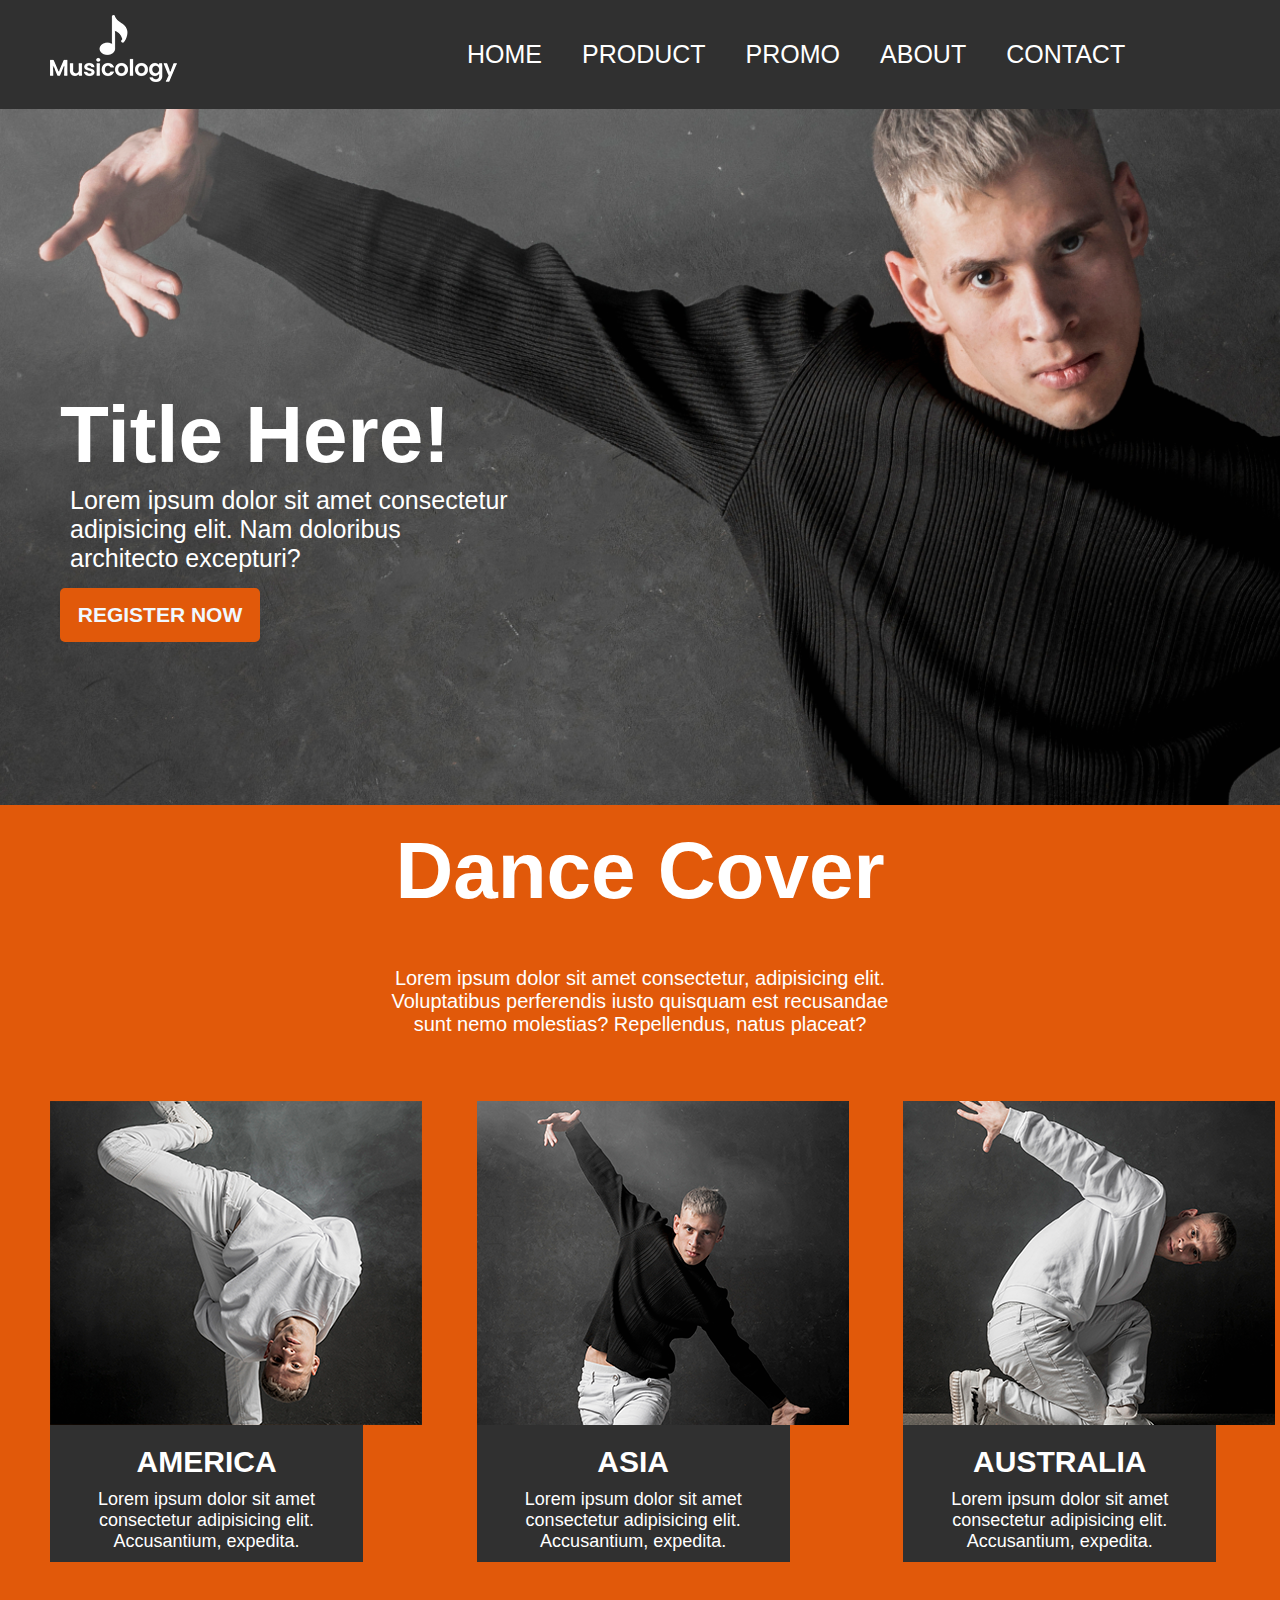
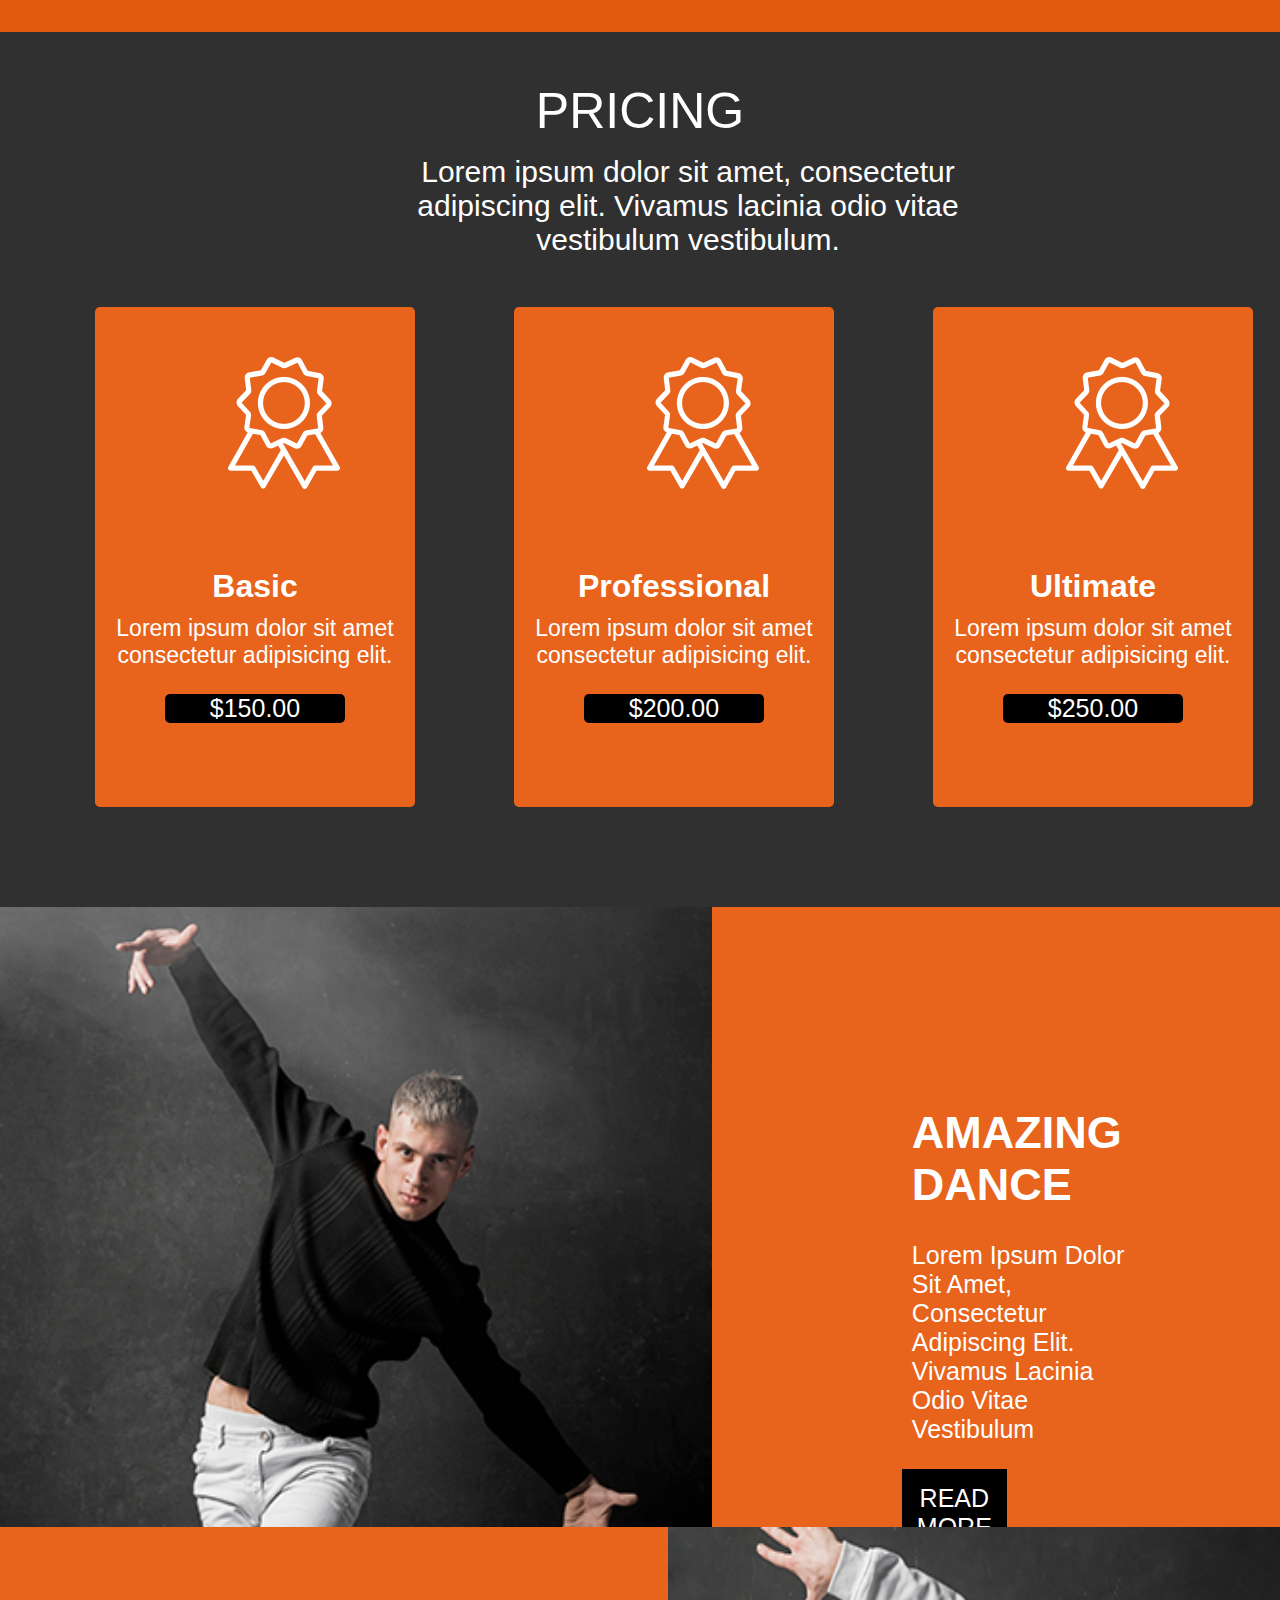
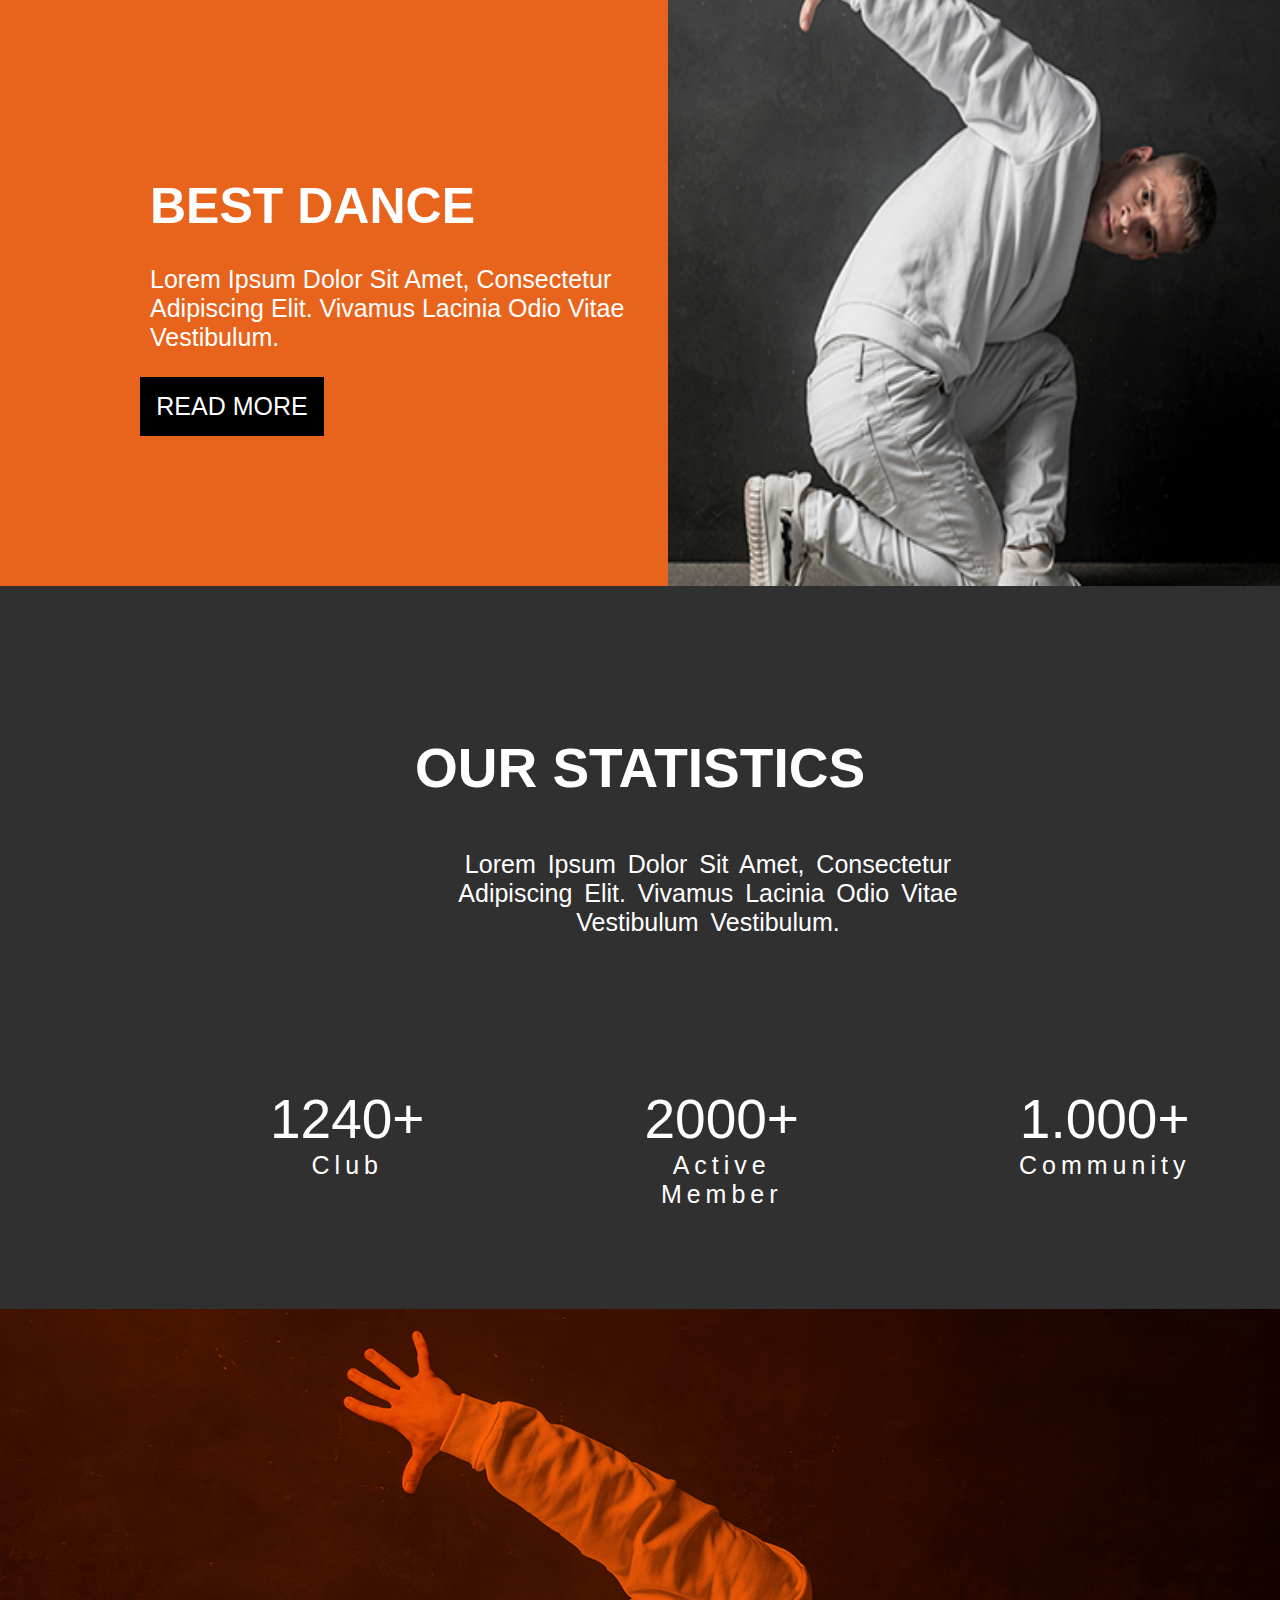
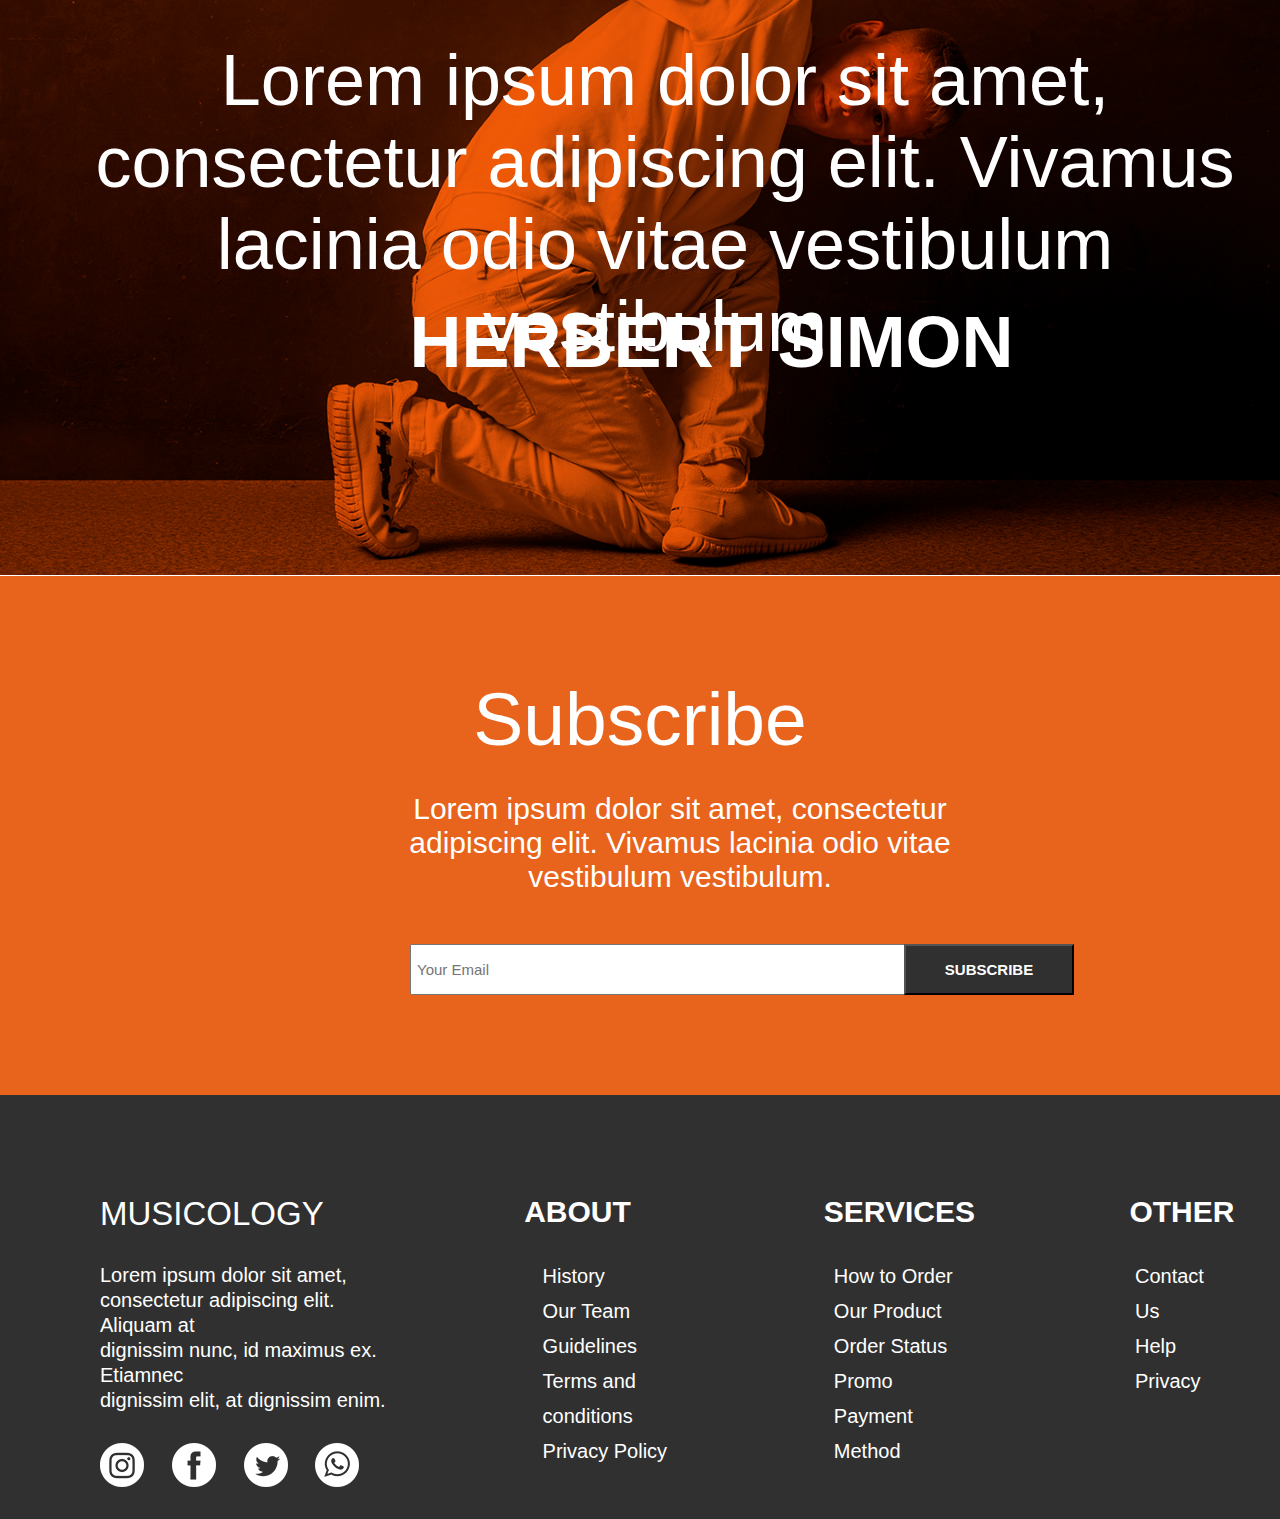
==== Musicology/Main/index.html @ 2be14e95 "anything" ====
<!DOCTYPE html>
<html lang="en">

<head>
    <meta charset="UTF-8">
    <meta name="viewport" content="width=device-width, initial-scale=1.0">
    <link rel="stylesheet" href="style.css">
    <link rel="stylesheet" href="media.css">
    <title>Musicology with Drashti!</title>
    <link rel="stylesheet" href="https://cdnjs.cloudflare.com/ajax/libs/font-awesome/6.4.2/css/all.min.css"
        integrity="sha512-z3gLpd7yknf1YoNbCzqRKc4qyor8gaKU1qmn+CShxbuBusANI9QpRohGBreCFkKxLhei6S9CQXFEbbKuqLg0DA=="
        crossorigin="anonymous" referrerpolicy="no-referrer" />
</head>

<body>
    <div class="cotent">
        <div class="navbar">
            <div class="logo">
                <img src="../image/logo.png" alt="image">
            </div>
            <div class="toolbar">
                <a href="#" class="h1">Home</a>
                <a href="#" class="pr">Product</a>
                <a href="#" class="pa">Promo</a>
                <a href="#" class="abt">About</a>
                <a href="#" class="c1">Contact</a>
            </div>
            <div class="menu">
                <i class="fa-solid fa-bars"></i>
                <div class="menu-bar">
                    <a href="#">Home</a> <br>
                    <a href="#">Product</a> <br>
                    <a href="#">Promo</a> <br>
                    <a href="#">About</a> <br>
                    <a href="#">Contact</a>
                </div>
            </div>
            <div class="logo2">
                <img src="../image/Search.png" alt="image" width="60%" class="pic">
            </div>
        </div>
        <div class="title">
            <div class="name">
                <h1>Title Here!</h1>
            </div>
            <div class="para">
                <p class="paragraph">Lorem ipsum dolor sit amet consectetur adipisicing elit. Nam doloribus architecto
                    excepturi?</p>
            </div>
            <div class="register">
                <button type="submit" id="register">
                    Register Now
                </button>
            </div>
        </div>
    </div>

    <!-- -----------------------------------------------Page1-------------------------------------------------- -->

    <div class="container">
        <div class="cont">
            <h1>Dance Cover</h1>
        </div>
        <div class="text">
            <p> Lorem ipsum dolor sit amet consectetur, adipisicing elit. Voluptatibus perferendis iusto quisquam est
                recusandae sunt nemo molestias? Repellendus, natus placeat? </p>
        </div>

        <div class="row">
            <div class="col-33">
                <div class="image">
                    <img src="../image/1.png" alt="image">
                </div>
                    <h3>America</h3>
                    <p>Lorem ipsum dolor sit amet consectetur adipisicing elit. Accusantium, expedita.</p>
            </div>

            <div class="col-33">
                <div class="image">
                    <img src="../image/2.png" alt="image" id="img">
                </div>
                <h3>Asia</h3>
                <p>Lorem ipsum dolor sit amet consectetur adipisicing elit. Accusantium, expedita.</p>
            </div>

            <div class="col-33">
                <div class="image">
                    <img src="../image/3.png" alt="image">
                </div>
                <h3>Australia</h3>
                <p>Lorem ipsum dolor sit amet consectetur adipisicing elit. Accusantium, expedita.</p>
            </div>
        </div>
    </div>

    <!-- ------------------------------------------------Page2-------------------------------------------------- -->

    <div class="price">
        <div class="price2">
            <p>Pricing</p>
        </div>
        <div class="para1">
            <p>Lorem ipsum dolor sit amet, consectetur adipiscing elit. Vivamus lacinia odio vitae vestibulum
                vestibulum. </p>
        </div>

        <div class="colour">
            <div class="icon">
                <img src="../image/icon.png" alt="image">
            </div>
            <h1 id="basic1">Basic</h1>
            <p id="para3">Lorem ipsum dolor sit amet consectetur adipisicing elit.</p>
            <div class="button">$150.00</div>
        </div>

        <div class="colour">
            <div class="icon">
                <img src="../image/icon.png" alt="image">
            </div>
            <h1 id="basic2">Professional</h1>
            <p id="para3">Lorem ipsum dolor sit amet consectetur adipisicing elit.</p>
            <div class="button">$200.00</div>
        </div>

        <div class="colour">
            <div class="icon">
                <img src="../image/icon.png" alt="image">
            </div>
            <h1 id="basic3">Ultimate</h1>
            <p id="para3">Lorem ipsum dolor sit amet consectetur adipisicing elit.</p>
            <div class="button">$250.00</div>
        </div>
    </div>

    <!-- -------------------------------------------Page3--------------------------------------------------- -->

    <div class="page3">
        <img src="../image/2.png" alt="image" height="620px">
        <div class="text1">
            <b>Amazing Dance</b>
            <p class="para4">Lorem ipsum dolor sit amet, consectetur adipiscing elit. Vivamus lacinia odio vitae
                vestibulum </p>
            <button class="b1">Read More</button>
        </div>
    </div>

    <!-- -------------------------------------------Page4--------------------------------------------------- -->

    <div class="page4">
        <div class="text2">
            <h4>Best Dance</h4>
            <p class="para5">Lorem ipsum dolor sit amet, consectetur adipiscing elit. Vivamus lacinia odio vitae
                vestibulum.</p>
            <button class="b2">Read More</button>
        </div>
        <img src="../image/3.png" alt="image" class="photo">
    </div>


    <!-- -------------------------------------------Page5--------------------------------------------------- -->

    <div class="page5">
        <div class="text3">
            <h4>Our Statistics</h4>
            <p class="para6">Lorem ipsum dolor sit amet, consectetur adipiscing elit. Vivamus lacinia odio vitae
                vestibulum vestibulum. </p>
        </div>
        <div class="num-text">
            <div class="num-1">
                1240+ <br>
                <p class="p1">Club</p>
            </div>
            <div class="num-1">
                2000+ <br>
                <p class="p1">Active Member</p>
            </div>
            <div class="num-1">
                1.000+ <br>
                <p class="p1">Community</p>
            </div>
        </div>
    </div>

    <!-- -------------------------------------------Page6--------------------------------------------------- -->

    <div class="page6">
        <div class="imges">
            <img src="../image/bg_img.png" alt="" width="100%">
            <div class="texts">Lorem ipsum dolor sit amet, consectetur adipiscing elit. Vivamus lacinia odio vitae
                vestibulum vestibulum. </div>
            <div class="text01"><b>Herbert Simon</b></div>
        </div>
    </div>

    <!-- -------------------------------------------Page6--------------------------------------------------- -->

    <div class="page7">
        <div class="text4">
            Subscribe
        </div>
        <div class="para7">
            Lorem ipsum dolor sit amet, consectetur adipiscing elit. Vivamus lacinia odio vitae vestibulum vestibulum.
        </div>
        <input type="email" id="name" placeholder="Your Email">
        <button><b>Subscribe</b></button>
    </div>

    <!-- -------------------------------------------Page6--------------------------------------------------- -->

    <div class="footer">
        <div class="main-text1">
            Musicology
            <div class="para8">
                Lorem ipsum dolor sit amet, <br> consectetur adipiscing elit. Aliquam at <br> dignissim nunc, id maximus
                ex. Etiamnec <br> dignissim elit, at dignissim enim.
                <div class="icons">
                    <a href="#"><img src="../image/Instagram.png" alt=""></a> &nbsp; &nbsp;
                    <a href="#"><img src="../image/Facebook.png" alt=""></a> &nbsp; &nbsp;
                    <a href="#"><img src="../image/Twitter.png" alt=""></a> &nbsp; &nbsp;
                    <a href="#"><img src="../image/WhatsApp.png" alt=""></a>
                </div>
            </div>
        </div>
        <div class="main-text2">
            <h3>About</h3>
            <ul class="ul-1">
                <li>History</li>
                <li>Our Team</li>
                <li>Guidelines</li>
                <li>Terms and conditions</li>
                <li>Privacy Policy</li>
            </ul>
        </div>

        <div class="main-text2">
            <h3>Services</h3>
            <ul class="ul-2">
                <li>How to Order</li>
                <li>Our Product</li>
                <li>Order Status</li>
                <li>Promo</li>
                <li>Payment Method</li>
            </ul>
        </div>

        <div class="main-text2">
            <h3>Other</h3>
            <ul class="ul-2">
                <li>Contact Us</li>
                <li>Help</li>
                <li>Privacy</li>
            </ul>
        </div>
    </div>
</body>

</html>
---- Musicology/Main/style.css ----
* {
    margin: 0;
    padding: 0;
    box-sizing: border-box;
}

.menu{
    display: none;
}
.navbar {
    background-color: #303030;
    display: flex;
}

.logo {
    padding-left: 50px;
    padding-top: 15px;
}

.toolbar {
    font-size: 25px;
    text-transform: uppercase;
    font-weight: 400px;
    font-family: 'Trebuchet MS', 'Lucida Sans Unicode', 'Lucida Grande', 'Lucida Sans', Arial, sans-serif;
    padding: 40px;
    padding-left: 290px;
    gap: 40px;
    display: flex;
}

.toolbar>a {
    text-decoration: none;
    color: white;
}

.logo2 {
    padding-left: 300px;
    padding-top: 42px;
}

.cotent {
    background-image: url(../image/image1.png);
    background-size: cover;
    background-repeat: no-repeat;
    width: 100%;
    padding-bottom: 163px;
    font-family: 'Trebuchet MS', 'Lucida Sans Unicode', 'Lucida Grande', 'Lucida Sans', Arial, sans-serif;

}

.name {
    padding-top: 280px;
    padding-left: 60px;
    font-size: 40px;
    color: white;
}

.para {
    padding-top: 5px;
    padding-left: 70px;
    font-size: 25px;
    width: 40%;
    color: white;
}

.register {
    padding-top: 15px;
    padding-left: 70px;
}

#register {
    background-color: rgb(225, 89, 10);
    color: aliceblue;
    text-transform: uppercase;
    font-weight: 600;
    width: 200px;
    font-size: 21px;
    border: none;
    border-radius: 5px;
    font-family: 'Trebuchet MS', 'Lucida Sans Unicode', 'Lucida Grande', 'Lucida Sans', Arial, sans-serif;
}

.container {
    background-color: rgb(225, 89, 10);
    padding-bottom: 70px;
}

.cont {
    padding-top: 20px;
    font-size: 40px;
    text-align: center;
    color: white;
    font-family: 'Trebuchet MS', 'Lucida Sans Unicode', 'Lucida Grande', 'Lucida Sans', Arial, sans-serif;
}

.text {
    padding: 50px;
    padding-left: 380px;
    padding-right: 380px;
    font-size: 20px;
    color: white;
    text-align: center;
    font-family: 'Trebuchet MS', 'Lucida Sans Unicode', 'Lucida Grande', 'Lucida Sans', Arial, sans-serif;

}

.row {
    display: flex;
}

.image {
    padding-left: 50px;
    padding-top: 15px;
    line-height: 0%;
}

h3 {
    background-color: #303030;
    font-size: 30px;
    text-transform: uppercase;
    color: white;
    font-family: 'Trebuchet MS', 'Lucida Sans Unicode', 'Lucida Grande', 'Lucida Sans', Arial, sans-serif;
    text-align: center;
    width: 73.4%;
    margin-left: 50px;
    padding-top: 20px;
    /* padding-right: 5px; */
}

h3+p {
    background-color: #303030;
    padding: 10px;
    font-size: 18px;
    color: white;
    font-family: 'Trebuchet MS', 'Lucida Sans Unicode', 'Lucida Grande', 'Lucida Sans', Arial, sans-serif;
    text-align: center;
    width: 73.4%;
    margin-left: 50px;
}

.col-33 {
    width: 33.33%;
}

.price {
    background-color: #303030;
    /* height: 745px; */
    padding-bottom: 50px;
}

.price2 {
    font-size: 50px;
    text-transform: uppercase;
    color: #ffffff;
    font-family: 'Trebuchet MS', 'Lucida Sans Unicode', 'Lucida Grande', 'Lucida Sans', Arial, sans-serif;
    text-align: center;
    padding-top: 50px;
}

.para1 {
    width: 80%;
    /* height: 130px; */
    font-size: 30px;
    color: #ffffff;
    font-family: 'Trebuchet MS', 'Lucida Sans Unicode', 'Lucida Grande', 'Lucida Sans', Arial, sans-serif;
    text-align: center;
    padding-top: 15px;
    padding-left: 352px;
    padding-bottom: 50px;
}

.colour {
    background-color: #e8631c;
    width: 25%;
    height: 500px;
    margin-bottom: 50px;
    border-radius: 5px;
    margin-left: 95px;
    display: inline-block;
}

.icon {
    padding: 50px;
    display: flex;
    padding-left: 133px;
    display: inline-block;
}

#basic1 {
    padding-top: 25px;
    text-align: center;
    color: white;
    font-family: 'Trebuchet MS', 'Lucida Sans Unicode', 'Lucida Grande', 'Lucida Sans', Arial, sans-serif;
}

#basic2 {
    padding-top: 25px;
    text-align: center;
    color: white;
    font-family: 'Trebuchet MS', 'Lucida Sans Unicode', 'Lucida Grande', 'Lucida Sans', Arial, sans-serif;
}

#basic3 {
    padding-top: 25px;
    text-align: center;
    color: white;
    font-family: 'Trebuchet MS', 'Lucida Sans Unicode', 'Lucida Grande', 'Lucida Sans', Arial, sans-serif;
}

#para3 {
    padding-top: 5px;
    margin-bottom: 15px;
    padding: 10px;
    color: white;
    text-align: center;
    font-size: 23px;
    font-family: 'Trebuchet MS', 'Lucida Sans Unicode', 'Lucida Grande', 'Lucida Sans', Arial, sans-serif;
}

.button {
    text-align: center;
    background-color: black;
    color: white;
    margin-left: 70px;
    margin-right: 70px;
    font-size: 25px;
    font-family: 'Trebuchet MS', 'Lucida Sans Unicode', 'Lucida Grande', 'Lucida Sans', Arial, sans-serif;
    border-radius: 5px;
}

.container2 {
    background-color: black;
}

.page3 {
    background-color: #e8631c;
    height: 620px;
    display: flex;
}

.text1 {
    font-size: 45px;
    text-transform: uppercase;
    color: white;
    padding: 200px;
    font-family: 'Trebuchet MS', 'Lucida Sans Unicode', 'Lucida Grande', 'Lucida Sans', Arial, sans-serif;
}

.para4 {
    font-size: 25px;
    padding-top: 30px;
    text-transform: capitalize;
    width: 110%;
    font-family: 'Trebuchet MS', 'Lucida Sans Unicode', 'Lucida Grande', 'Lucida Sans', Arial, sans-serif;
}

.b1 {
    background-color: black;
    color: white;
    width: 50%;
    padding: 15px;
    margin-top: 25px;
    border: 0;
    font-size: 25px;
    font-family: 'Trebuchet MS', 'Lucida Sans Unicode', 'Lucida Grande', 'Lucida Sans', Arial, sans-serif;
}

.page4 {
    background-color: #e8631c;
    display: flex;
}

.image1 {
    padding-left: 41.5vw;
}

.photo {
    width: 140%;
}

.text2 {
    font-size: 50px;
    padding: 150px;
    color: white;
    text-transform: uppercase;
    padding-top: 250px;
    font-family: 'Trebuchet MS', 'Lucida Sans Unicode', 'Lucida Grande', 'Lucida Sans', Arial, sans-serif;
}

.para5 {
    font-size: 25px;
    padding-top: 30px;
    text-transform: capitalize;
    width: 130%;
    color: white;
    font-family: 'Trebuchet MS', 'Lucida Sans Unicode', 'Lucida Grande', 'Lucida Sans', Arial, sans-serif;
}

.b2 {
    background-color: black;
    color: white;
    width: 50%;
    padding: 15px;
    margin-top: 25px;
    border: 0;
    font-size: 25px;
}

.page5 {
    background-color: #303030;
}

.text3 {
    font-size: 55px;
    text-transform: uppercase;
    color: #ffffff;
    text-align: center;
    padding-top: 150px;
    font-family: 'Trebuchet MS', 'Lucida Sans Unicode', 'Lucida Grande', 'Lucida Sans', Arial, sans-serif;
}

.para6 {
    font-size: 25px;
    color: #ffffff;
    text-align: center;
    text-transform: capitalize;
    width: 45%;
    margin-left: 420px;
    word-spacing: 5px;
    padding-top: 50px;
    font-family: 'Trebuchet MS', 'Lucida Sans Unicode', 'Lucida Grande', 'Lucida Sans', Arial, sans-serif;
}

.num-text {
    display: flex;
    padding-left: 150px;
}

.num-1 {
    font-size: 55px;
    color: #ffffff;
    padding: 100px;
    padding-left: 120px;
    text-align: center;
    padding-top: 150px;
    font-family: 'Trebuchet MS', 'Lucida Sans Unicode', 'Lucida Grande', 'Lucida Sans', Arial, sans-serif;
}

.p1 {
    font-size: 25px;
    color: #ffffff;
    text-align: center;
    letter-spacing: 5px;
    font-family: 'Trebuchet MS', 'Lucida Sans Unicode', 'Lucida Grande', 'Lucida Sans', Arial, sans-serif;
}

.page6 {
    margin-bottom: -17px;
}

.imges {
    position: relative;
    text-align: center;
    color: white;
    font-size: 72px;
}

.texts {
    position: absolute;
    left: 50px;
    top: 80px;
    padding-top: 250px;
    font-family: 'Trebuchet MS', 'Lucida Sans Unicode', 'Lucida Grande', 'Lucida Sans', Arial, sans-serif;
}

.text01 {
    position: absolute;
    left: 32%;
    top: 80px;
    padding-top: 40%;
    text-transform: uppercase;
    font-family: 'Trebuchet MS', 'Lucida Sans Unicode', 'Lucida Grande', 'Lucida Sans', Arial, sans-serif;
}

.page7 {
    background-color: #e8631c;
    padding-bottom: 100px;
}

.text4 {
    font-size: 75px;
    color: #ffffff;
    text-align: center;
    padding-top: 100px;
    font-family: 'Trebuchet MS', 'Lucida Sans Unicode', 'Lucida Grande', 'Lucida Sans', Arial, sans-serif;
}

.para7 {
    font-size: 30px;
    color: #ffffff;
    text-align: center;
    width: 50%;
    margin-left: 360px;
    margin-top: 30px;
    font-family: 'Trebuchet MS', 'Lucida Sans Unicode', 'Lucida Grande', 'Lucida Sans', Arial, sans-serif;
}

#name {
    padding: 15px;
    padding-left: 5px;
    width: 500px;
    margin-left: 410px;
    margin-top: 50px;
    font-size: 15px;
    font-family: 'Trebuchet MS', 'Lucida Sans Unicode', 'Lucida Grande', 'Lucida Sans', Arial, sans-serif;
}

button {
    padding: 15px;
    margin-left: -10px;
    background-color: #303030;
    color: white;
    width: 170px;
    font-size: 15px;
    text-transform: uppercase;
    font-family: 'Trebuchet MS', 'Lucida Sans Unicode', 'Lucida Grande', 'Lucida Sans', Arial, sans-serif;
}

.footer {
    background-color: #303030;
    display: flex;
}

.main-text1 {
    color: white;
    text-transform: uppercase;
    font-size: 33px;
    padding-left: 100px;
    padding-top: 100px;
    font-family: 'Trebuchet MS', 'Lucida Sans Unicode', 'Lucida Grande', 'Lucida Sans', Arial, sans-serif;
}

.para8 {
    font-size: 20px;
    color: #ffffff;
    margin-top: 30px;
    text-transform: none;
    line-height: 25px;
    font-family: 'Trebuchet MS', 'Lucida Sans Unicode', 'Lucida Grande', 'Lucida Sans', Arial, sans-serif;
}

.icons {
    margin-top: 30px;
    gap: 5px;
}

.main-text2 {
    padding: 50px;
    padding-top: 80px;
    color: #ffffff;
    text-transform: uppercase;
    font-family: 'Trebuchet MS', 'Lucida Sans Unicode', 'Lucida Grande', 'Lucida Sans', Arial, sans-serif;
}


.ul-1 {
    font-size: 20px;
    color: #ffffff;
    list-style: none;
    line-height: 35px;
    text-transform: none;
    margin-left: 100px;
    margin-top: 30px;
    font-family: 'Trebuchet MS', 'Lucida Sans Unicode', 'Lucida Grande', 'Lucida Sans', Arial, sans-serif;
}

.ul-2 {
    font-size: 20px;
    color: #ffffff;
    list-style: none;
    line-height: 35px;
    text-transform: none;
    margin-left: 60px;
    margin-top: 30px;
    font-family: 'Trebuchet MS', 'Lucida Sans Unicode', 'Lucida Grande', 'Lucida Sans', Arial, sans-serif;
}
---- Musicology/Main/media.css ----
@media (max-width: 576px) {

    .h1,
    .pr,
    .pa,
    .abt,
    .c1 {
        display: none;
    }

    .menu {
        padding-top: 35px;
        display: block;
        color: white;
        margin-left: -180px;
    }

    .menu-bar {
        display: none;
    }

    .menu:hover .menu-bar {
        display: block;
        position: absolute;
        top: 55px;
        border-radius: 2px;
        line-height: 25px;
        margin-top: 30px;
        background-color: #303030;
        padding: 25px;
    }

    a:hover {
        color: black;
        text-transform: uppercase;
    }

    a {
        color: white;
        text-decoration: none;
    }

    .logo2 {
        margin-bottom: 30px;
        padding-left: 180px;
    }

    .title {
        margin-bottom: 50px;
    }

    h1 {
        padding-left: 30px;
    }

    .paragraph {
        width: 250%;
        margin-left: 40px;
        margin-top: 23px;
    }

    #register {
        margin-left: 40px;
        margin-top: 23px;
    }

    p {
        width: 400px;
        text-align: center;
        margin-left: -270px;
    }

    .row {
        flex-wrap: wrap;
        margin-left: 50px;
        gap: 45px;
    }

    .col-33 {
        width: 96.4%;
    }

}
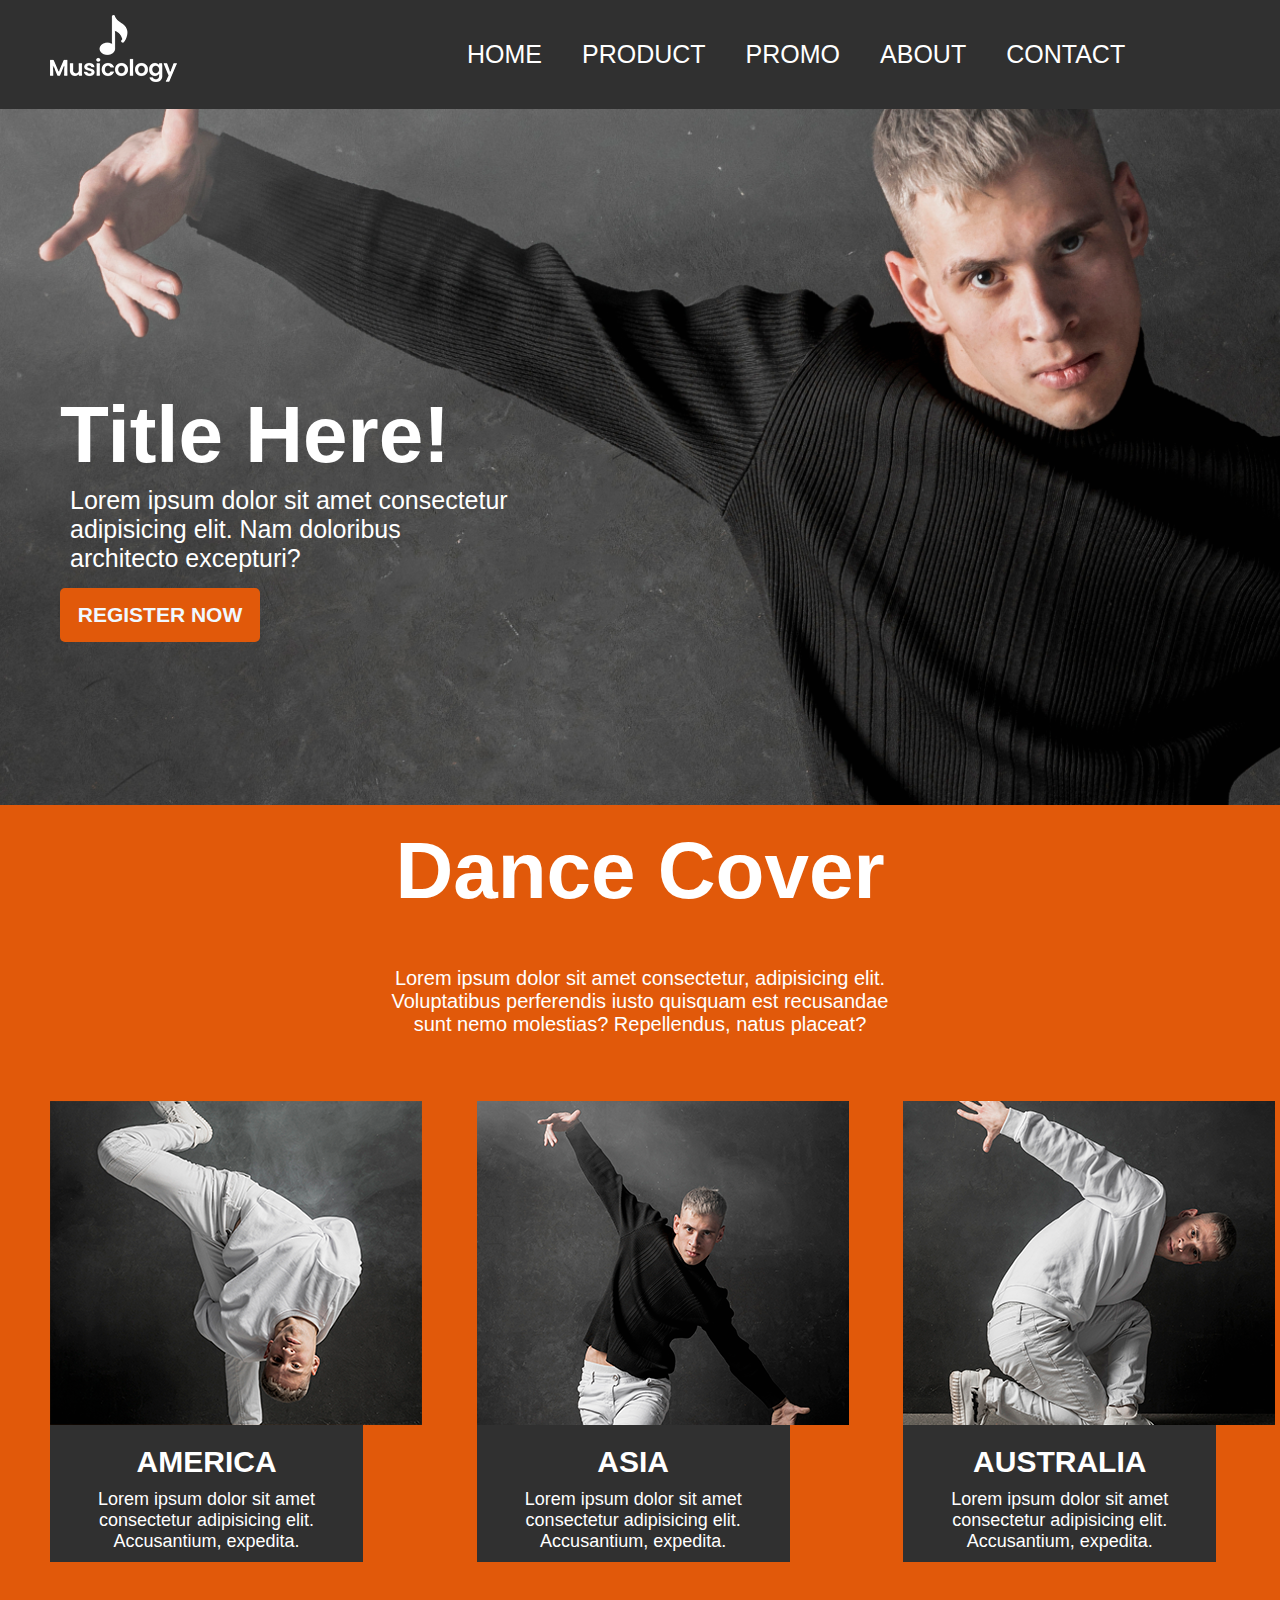
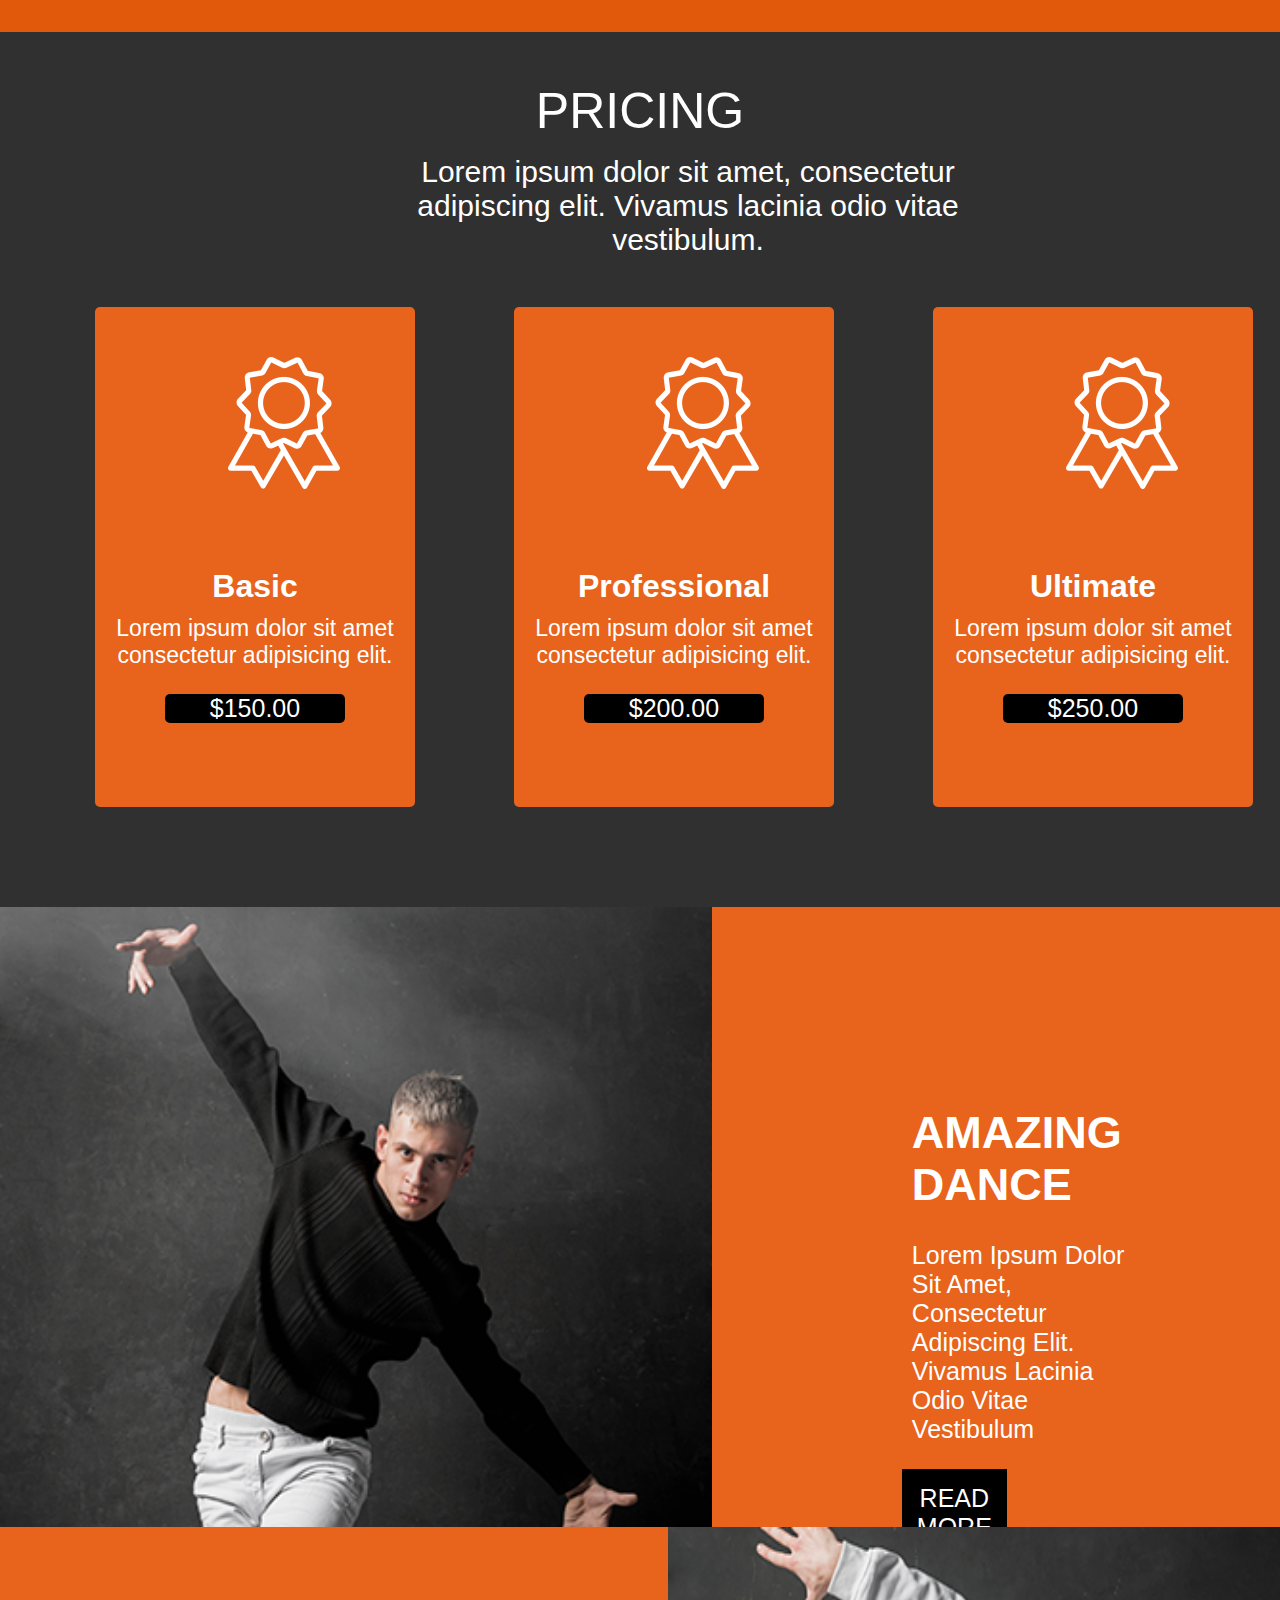
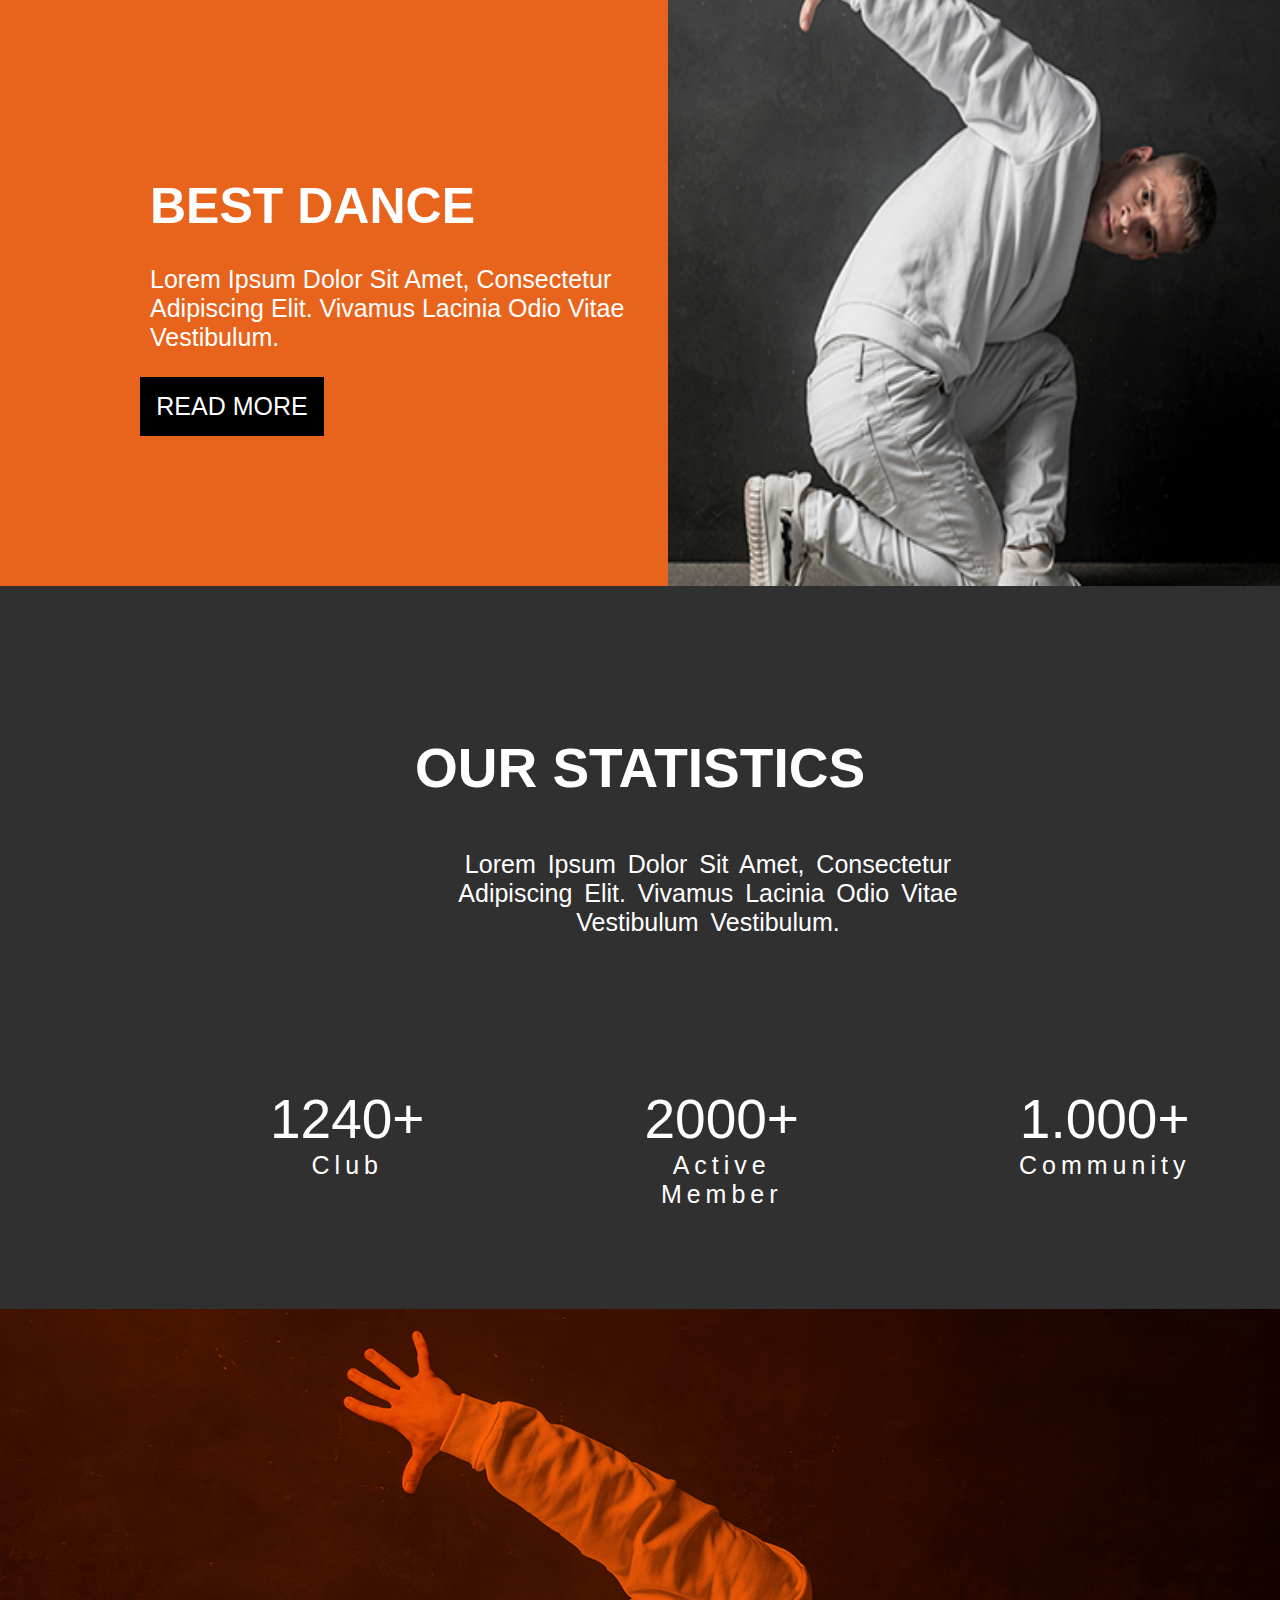
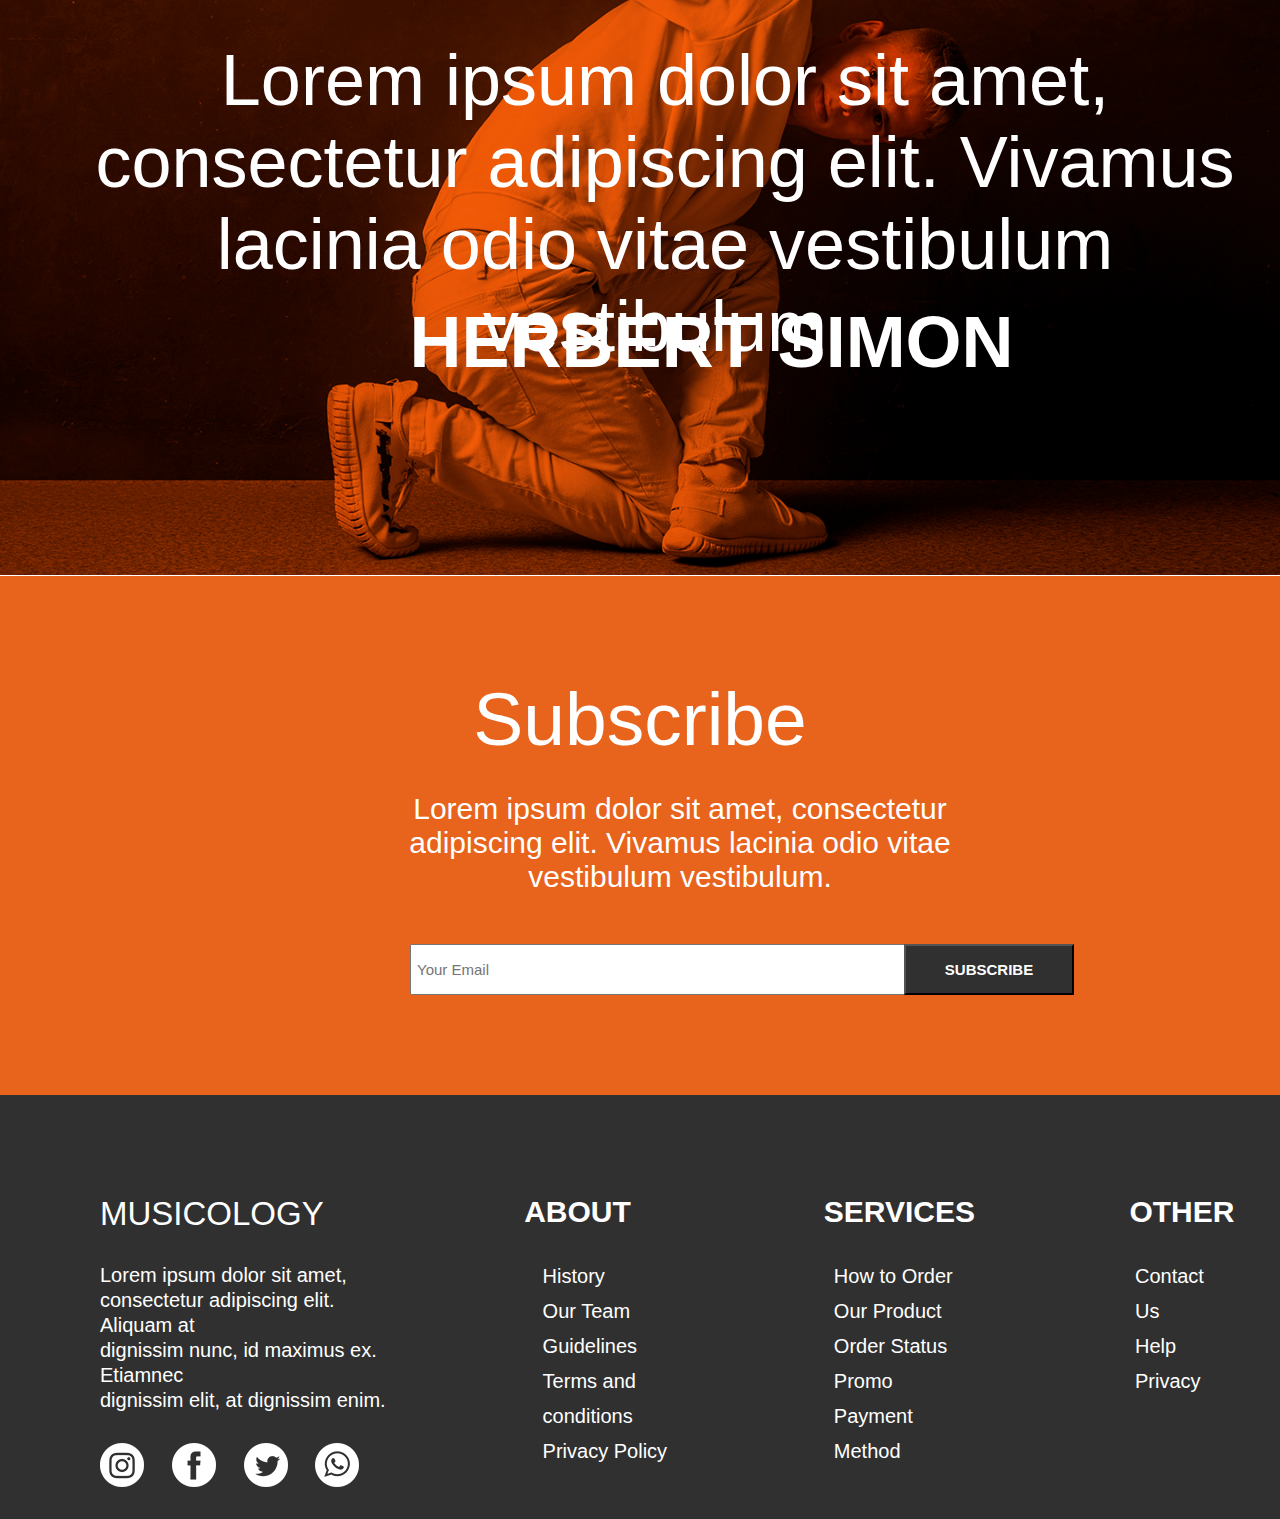
==== commit 664149ae: "anything" ====
--- a/Musicology/Main/index.html
+++ b/Musicology/Main/index.html
@@ -10,6 +10,7 @@
     <link rel="stylesheet" href="https://cdnjs.cloudflare.com/ajax/libs/font-awesome/6.4.2/css/all.min.css"
         integrity="sha512-z3gLpd7yknf1YoNbCzqRKc4qyor8gaKU1qmn+CShxbuBusANI9QpRohGBreCFkKxLhei6S9CQXFEbbKuqLg0DA=="
         crossorigin="anonymous" referrerpolicy="no-referrer" />
+    <link rel="shortcut icon" href="../image/mlogo.jpg">
 </head>
 
 <body>
@@ -71,8 +72,8 @@
                 <div class="image">
                     <img src="../image/1.png" alt="image">
                 </div>
-                    <h3>America</h3>
-                    <p>Lorem ipsum dolor sit amet consectetur adipisicing elit. Accusantium, expedita.</p>
+                <h3>America</h3>
+                <p id="paragraph">Lorem ipsum dolor sit amet consectetur adipisicing elit. Accusantium, expedita.</p>
             </div>
 
             <div class="col-33">
@@ -80,7 +81,7 @@
                     <img src="../image/2.png" alt="image" id="img">
                 </div>
                 <h3>Asia</h3>
-                <p>Lorem ipsum dolor sit amet consectetur adipisicing elit. Accusantium, expedita.</p>
+                <p id="paragraph">Lorem ipsum dolor sit amet consectetur adipisicing elit. Accusantium, expedita.</p>
             </div>
 
             <div class="col-33">
@@ -88,7 +89,7 @@
                     <img src="../image/3.png" alt="image">
                 </div>
                 <h3>Australia</h3>
-                <p>Lorem ipsum dolor sit amet consectetur adipisicing elit. Accusantium, expedita.</p>
+                <p id="paragraph">Lorem ipsum dolor sit amet consectetur adipisicing elit. Accusantium, expedita.</p>
             </div>
         </div>
     </div>
@@ -100,42 +101,43 @@
             <p>Pricing</p>
         </div>
         <div class="para1">
-            <p>Lorem ipsum dolor sit amet, consectetur adipiscing elit. Vivamus lacinia odio vitae vestibulum
-                vestibulum. </p>
-        </div>
-
-        <div class="colour">
-            <div class="icon">
-                <img src="../image/icon.png" alt="image">
-            </div>
-            <h1 id="basic1">Basic</h1>
-            <p id="para3">Lorem ipsum dolor sit amet consectetur adipisicing elit.</p>
-            <div class="button">$150.00</div>
-        </div>
-
-        <div class="colour">
-            <div class="icon">
-                <img src="../image/icon.png" alt="image">
-            </div>
-            <h1 id="basic2">Professional</h1>
-            <p id="para3">Lorem ipsum dolor sit amet consectetur adipisicing elit.</p>
-            <div class="button">$200.00</div>
-        </div>
-
-        <div class="colour">
-            <div class="icon">
-                <img src="../image/icon.png" alt="image">
-            </div>
-            <h1 id="basic3">Ultimate</h1>
-            <p id="para3">Lorem ipsum dolor sit amet consectetur adipisicing elit.</p>
-            <div class="button">$250.00</div>
+            <p>Lorem ipsum dolor sit amet, consectetur adipiscing elit. Vivamus lacinia odio vitae vestibulum.</p>
+        </div>
+
+        <div class="page2">
+            <div class="colour">
+                <div class="icon">
+                    <img src="../image/icon.png" alt="image">
+                </div>
+                <h1 id="basic1">Basic</h1>
+                <p id="para3">Lorem ipsum dolor sit amet consectetur adipisicing elit.</p>
+                <div class="button">$150.00</div>
+            </div>
+
+            <div class="colour">
+                <div class="icon">
+                    <img src="../image/icon.png" alt="image">
+                </div>
+                <h1 id="basic2">Professional</h1>
+                <p id="para3">Lorem ipsum dolor sit amet consectetur adipisicing elit.</p>
+                <div class="button">$200.00</div>
+            </div>
+
+            <div class="colour">
+                <div class="icon">
+                    <img src="../image/icon.png" alt="image">
+                </div>
+                <h1 id="basic3">Ultimate</h1>
+                <p id="para3">Lorem ipsum dolor sit amet consectetur adipisicing elit.</p>
+                <div class="button">$250.00</div>
+            </div>
         </div>
     </div>
 
     <!-- -------------------------------------------Page3--------------------------------------------------- -->
 
     <div class="page3">
-        <img src="../image/2.png" alt="image" height="620px">
+        <img src="../image/2.png" alt="image" height="620px" id="img1">
         <div class="text1">
             <b>Amazing Dance</b>
             <p class="para4">Lorem ipsum dolor sit amet, consectetur adipiscing elit. Vivamus lacinia odio vitae
@@ -222,7 +224,7 @@
             </div>
         </div>
         <div class="main-text2">
-            <h3>About</h3>
+            <h3 id="abt">About</h3>
             <ul class="ul-1">
                 <li>History</li>
                 <li>Our Team</li>
@@ -233,7 +235,7 @@
         </div>
 
         <div class="main-text2">
-            <h3>Services</h3>
+            <h3 id="abt">Services</h3>
             <ul class="ul-2">
                 <li>How to Order</li>
                 <li>Our Product</li>
@@ -244,7 +246,7 @@
         </div>
 
         <div class="main-text2">
-            <h3>Other</h3>
+            <h3 id="abt">Other</h3>
             <ul class="ul-2">
                 <li>Contact Us</li>
                 <li>Help</li>
--- a/Musicology/Main/media.css
+++ b/Musicology/Main/media.css
@@ -71,13 +71,172 @@
     }
 
     .row {
-        flex-wrap: wrap;
+        flex-direction: column;
         margin-left: 50px;
         gap: 45px;
     }
 
-    .col-33 {
-        width: 96.4%;
-    }
-
+    h3 {
+        width: 212%;
+    }
+
+    #paragraph {
+        width: 212%;
+    }
+
+    .price2 {
+        margin-left: 350px;
+    }
+
+    .page2 {
+        display: flex;
+    }
+
+    .colour {
+        margin: 0 auto;
+    }
+
+    .icon {
+        margin-left: -120px;
+    }
+
+    #basic1 {
+        margin-left: -30px;
+        font-size: 20px;
+    }
+
+    #basic2 {
+        margin-left: -30px;
+        font-size: 20px;
+    }
+
+    #basic3 {
+        margin-left: -30px;
+        font-size: 20px;
+    }
+
+    #para3 {
+        font-size: 15px;
+        width: 80%;
+        margin-left: 20px;
+        text-align: start;
+    }
+
+    .button {
+        width: 80%;
+        margin-left: 10px;
+    }
+
+    .page3 {
+        display: flex;
+        flex-direction: column;
+    }
+
+    .text1 {
+        margin-top: 100px;
+        padding: 50px;
+        margin-left: 70px;
+    }
+
+    .para4 {
+        padding-left: 30px;
+        margin-left: -80px;
+    }
+
+    .b1 {
+        width: 80%;
+    }
+
+    .page4 {
+        flex-direction: column;
+        margin-top: -80px;
+    }
+
+    .text2 {
+        margin-top: 250px;
+        padding-left: 50px;
+        margin-left: 90px;
+    }
+
+    .para5 {
+        margin-left: -50px;
+    }
+
+    .b2 {
+        width: 100%;
+    }
+
+    .photo {
+        width: 576px;
+    }
+
+    .para6 {
+        margin-left: 50px;
+        width: 80%;
+    }
+
+    .num-text {
+        flex-direction: column;
+    }
+
+    .num-1 {
+        margin-left: -150px;
+    }
+
+    .p1 {
+        margin-left: -30px;
+    }
+
+    .texts {
+        margin-top: -250px;
+        font-size: 25px;
+        margin-left: -50px;
+    }
+
+    .text01 {
+        font-size: 35px;
+        margin-top: -50px;
+        margin-left: -21px;
+    }
+
+    .para7 {
+        margin-left: 50px;
+        width: 80%;
+    }
+
+    #name {
+        margin-left: 50px;
+        width: 50%;
+    }
+
+    .footer {
+        flex-direction: column;
+    }
+
+    .main-text1 {
+        font-size: 50px;
+    }
+
+    .para8 {
+        font-size: 23px;
+    }
+
+    #abt {
+        margin-left: -250px;
+        width: 50px;
+        font-size: 50px;
+        padding-left: 420px;
+    }
+
+    .ul-1 {
+        text-align: start;
+        margin-left: 180px;
+        font-size: 23px;
+    }
+
+    .ul-2 {
+        text-align: start;
+        margin-left: 180px;
+        font-size: 23px;
+    }
 }